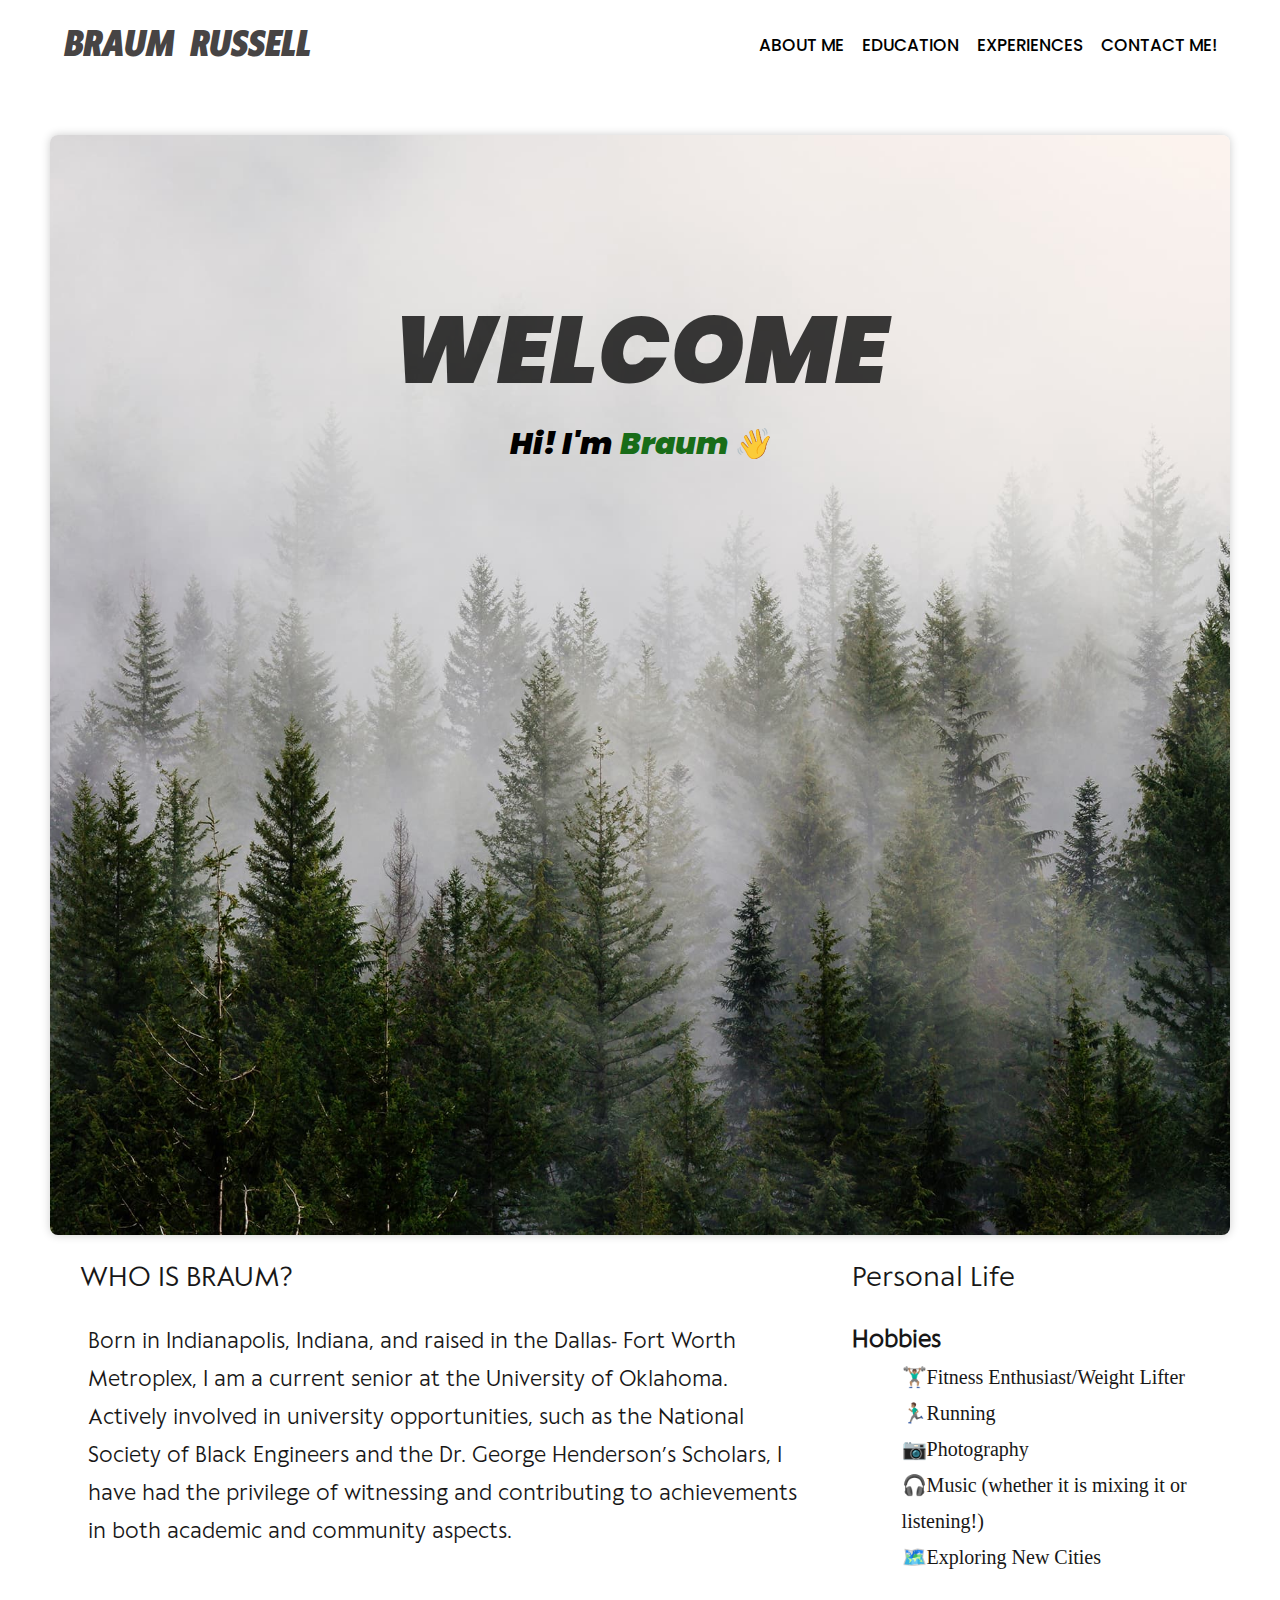
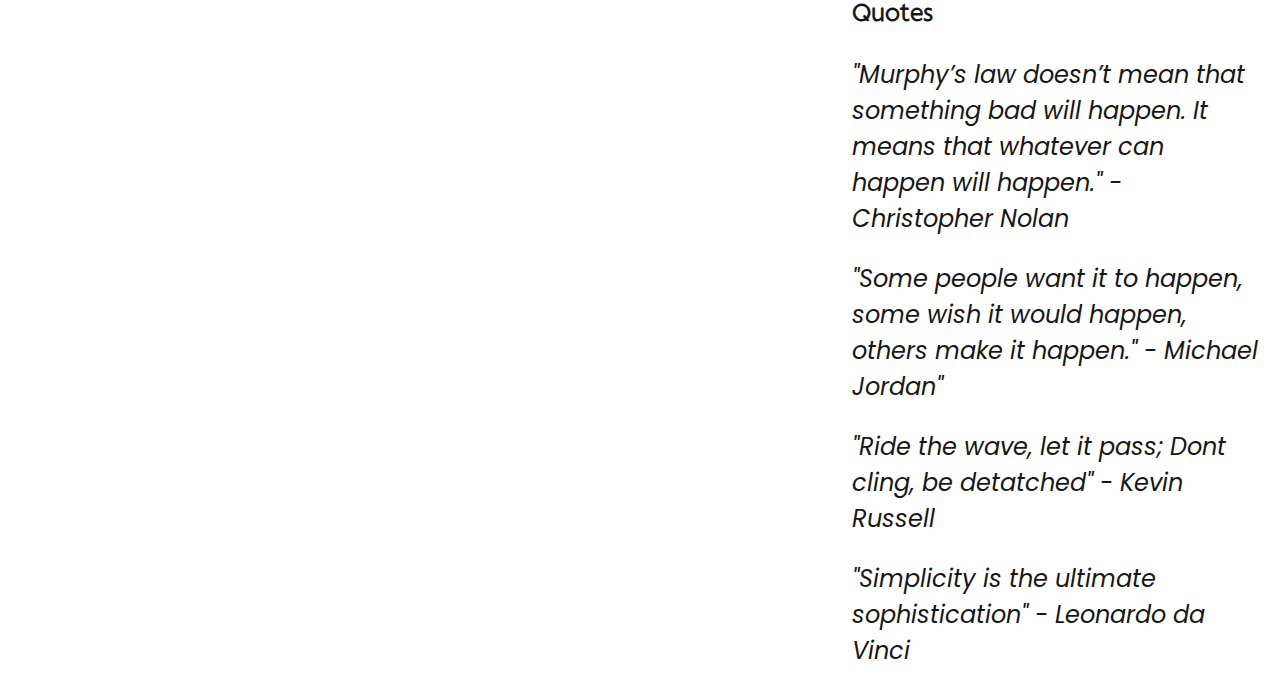
==== index.html @ 528e48b1 "Update index.html !" ====
<html>

<head>
    <meta charset="UTF-8">
    <meta name="viewport" content="width=device-width, initial-scale=1.0">
    <title>About Me!</title>
    <link rel="icon" type="image/x-icon" href="img/b.png">

    <link rel="stylesheet" href="https://fonts.googleapis.com/css2?family=Lato:wght@300&display=swap">
    <link href='https://fonts.googleapis.com/css?family=Poppins' rel='stylesheet'>
  


    <style>
        @font-face {
            font-family: 'CustomFont';
            src: url('font/two.woff2') format('woff2'), url('font/one.woff') format('woff');
        }

        @font-face {
            font-family: 'CustomFonto';
            src: url('fonto/two.woff2') format('woff2'), url('fonto/one.woff') format('woff');
        }
        @font-face {
            font-family: 'Custom';
            src: url('font/Klein-Condensed-ExtraBold-Italic-trial.woff2') format('woff2');
        }
        @font-face {
            font-family: 'CustomF';
            src: url('font/Klein-Text-Book-trial.woff2') format('woff2');
        }

        body {
           font-family: 'Poppins';
            font-size: 22px;
            margin: 0;
            padding: 0;
            font-size: 30px;
            font-weight: 500;

            color:rgb(24, 23, 23);

        }
    

#b-russ {
    cursor: pointer;
    transition: transform 0.3s ease-in-out, opacity 0.3s ease-in-out;
}

#b-russ:hover {
    transform: scale(1.1);
    opacity: 0.3; 
}

        dd {
  display: list-item;
  list-style-type: "";
  padding-inline-start: 1ch;
}
    </style>
  
</head>
<body >


    <div style="height:10%; display:flex;flex-direction:row;align-items:center;justify-content:center; font-family:'Poppins';padding-left:5%;padding-right:5%;font-size:17px;">

        <div>
            <a style="text-decoration:none;color: rgb(71, 68, 68);font-family:Custom;font-size:35px;font-weight:bold;font-style: italic;">BRAUM &nbspRUSSELL</a>
        </div>
    
        <div style="flex-grow: 1; display: flex; justify-content: flex-end;">
            <a style="text-decoration: none; margin-right: 2%; color:black;" href="index.html">ABOUT ME</a>
            <a style="text-decoration: none; margin-right: 2%; color: black;" href="education.html">EDUCATION</a>
            <a style="text-decoration: none; margin-right: 2%; color: black;" href="experiences.html">EXPERIENCES</a>
            <a style="text-decoration: none; color: black;" href="contact.html">CONTACT ME!</a>
        </div>
    </div>
    


   
  

    <div style="height:5%;display:flex;flex-direction:row;">
     
    </div>
    <div style="height:1100px;display:flex;flex-direction:row;background: url('img/tree.jpeg') center/cover;margin-right:50px;margin-left: 50px; border-radius: 8px; box-shadow: 0 0 10px rgba(0, 0, 0, 0.2);justify-content:center; ">
        <div style=" display:flex;flex-direction:row;justify-content: center;text-align: center;">
       
            <div  id="b-russ" >
                <span  style="color:rgba(0, 0, 0, 0.764);font-weight: 900; font-size: 95px; font-style: italic;"><br>WELCOME  <br /></span> <span style="color:black;font-size:30px;font-weight:900;font-style:italic;">Hi! I'm</span> <span style="color: rgba(5, 98, 5, 0.905); font-size: 30px; font-weight: 900; font-style: italic;"> Braum &#128075</span>
            </div>

        </div>
     
   
    </div>
    


    <div style="display:flex;flex-direction:row;line-height: 1.2em;padding-left: 80px;padding-right:20px;font-weight:400;">
       <div style="width:62%">
        <p style="font-size:26px;font-family: CustomF;font-weight:500;padding-left:0px;">WHO IS BRAUM?</p> 
        <p style="font-size:20px;font-family: CustomF;padding-left:8px;line-height: 1.9em;">
            Born in Indianapolis, Indiana, and raised in the Dallas- Fort Worth Metroplex, I am a current senior at the University of Oklahoma. Actively involved in university opportunities, such as the National Society of Black Engineers and the Dr. George Henderson’s Scholars, I have had the privilege of witnessing and contributing to achievements in both academic and community aspects.
<br><br>
 </p>
    
    </div>
       <div style="width:38%">
        <p style="font-size:26px;font-family: CustomF;font-weight:500;padding-left:40px;">Personal Life</p> 
        <dl style="font-size:20px;font-family: Chivo;padding-left:40px;">
            <dt style="font-size:22px;font-family:CustomF;font-weight:bolder;">Hobbies</dt>
            <dd>🏋🏽‍♂️Fitness Enthusiast/Weight Lifter</li>
            <dd>🏃🏽‍♂️Running</li>
            <dd>📷Photography</li>
            <dd>🎧Music (whether it is mixing it or listening!)</li>
            <dd>🗺️Exploring New Cities</li>
        </dl>
   
        <p style="font-size:22px;font-family:CustomF;font-weight:bolder;padding-left:40px;">Quotes</p>
        <p style="font-style:italic;padding-left:40px;font-size:24px;"> "Murphy’s law doesn’t mean that something bad will happen. It means that whatever can happen will happen." - Christopher Nolan</p>
        <p style="font-style:italic;padding-left:40px;font-size:24px;"> "Some people want it to happen, some wish it would happen, others make it happen." - Michael Jordan" </p>
        <p style="font-style:italic;padding-left:40px;font-size:24px;">"Ride the wave, let it pass; Dont cling, be detatched" - Kevin Russell</p>
        <p style="font-style:italic;padding-left:40px;font-size:24px;"> "Simplicity is the ultimate sophistication" - Leonardo da Vinci</p>



       
    </div>

       
        </div>








</body>
</html>
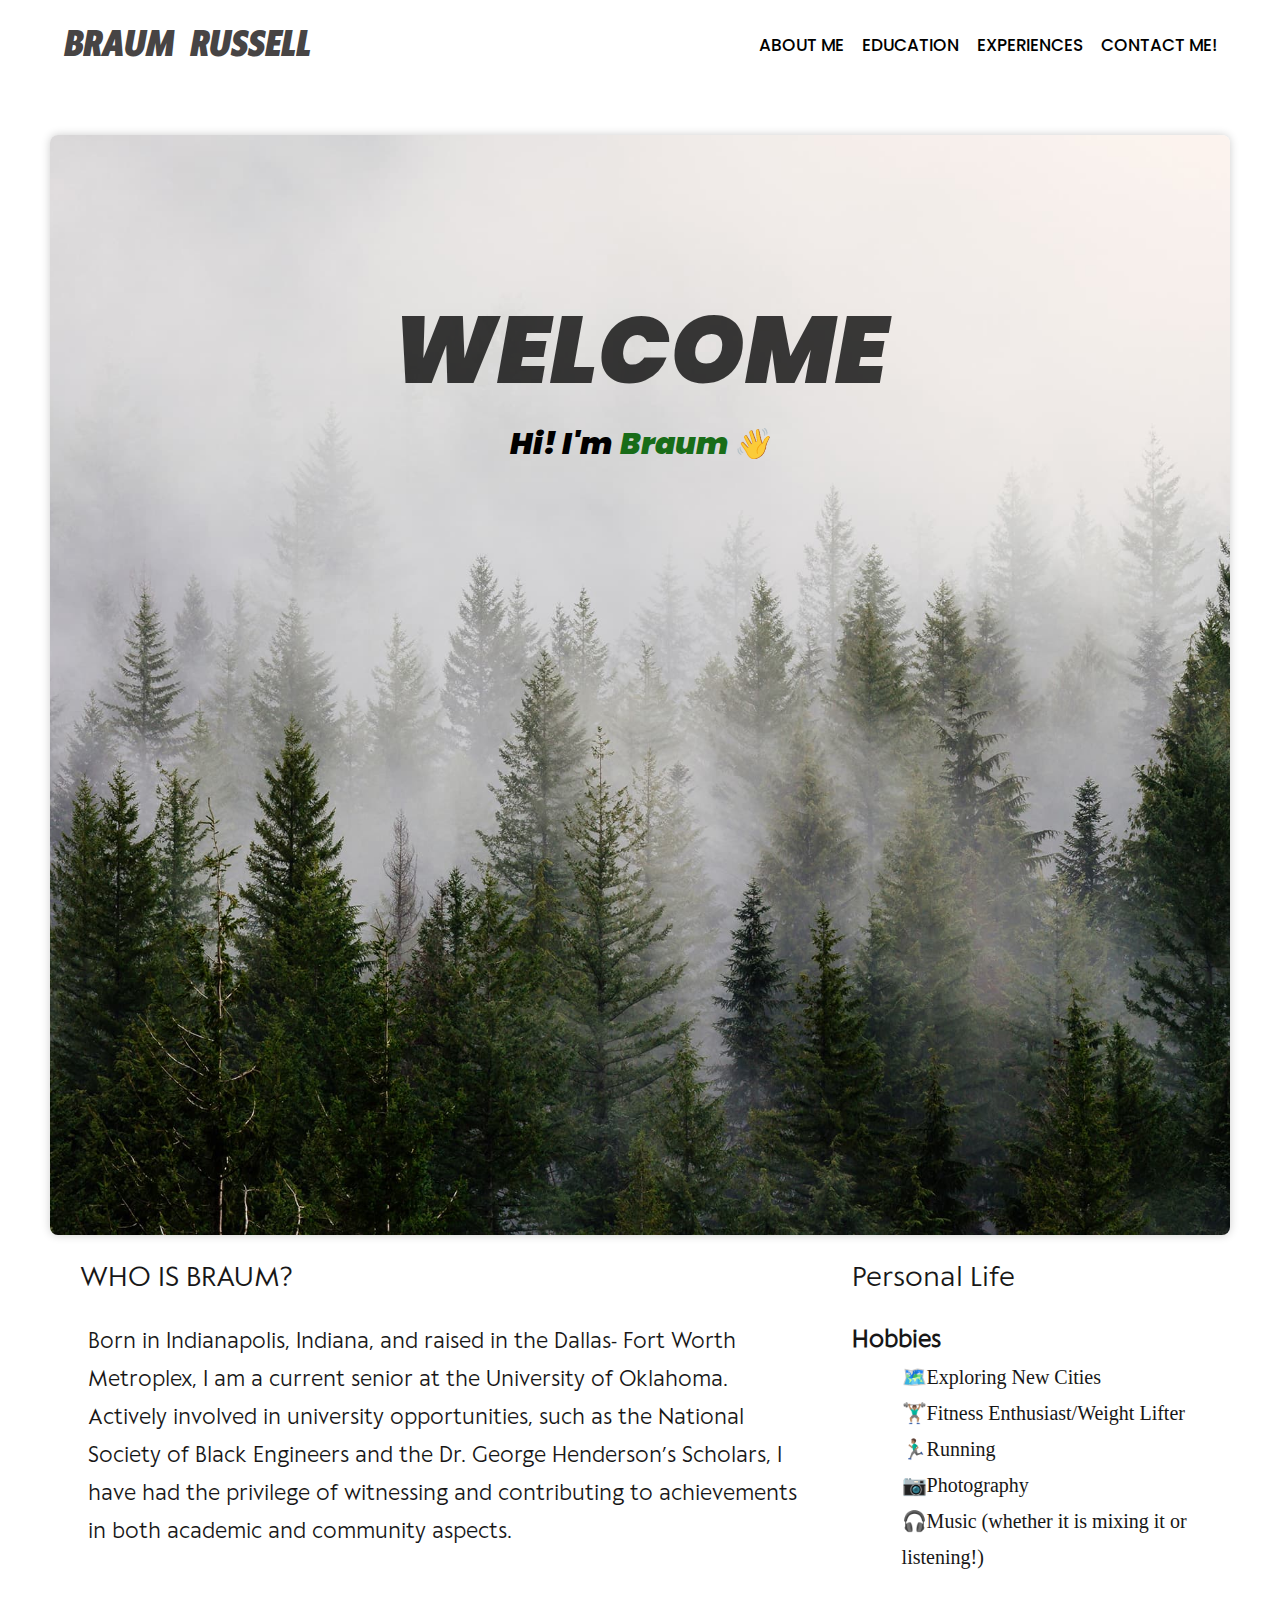
==== commit 8d0c45c0: "Update index.html" ====
--- a/index.html
+++ b/index.html
@@ -114,21 +114,14 @@
         <p style="font-size:26px;font-family: CustomF;font-weight:500;padding-left:40px;">Personal Life</p> 
         <dl style="font-size:20px;font-family: Chivo;padding-left:40px;">
             <dt style="font-size:22px;font-family:CustomF;font-weight:bolder;">Hobbies</dt>
+            <dd>🗺️Exploring New Cities</li>
             <dd>🏋🏽‍♂️Fitness Enthusiast/Weight Lifter</li>
             <dd>🏃🏽‍♂️Running</li>
             <dd>📷Photography</li>
             <dd>🎧Music (whether it is mixing it or listening!)</li>
-            <dd>🗺️Exploring New Cities</li>
+
         </dl>
    
-        <p style="font-size:22px;font-family:CustomF;font-weight:bolder;padding-left:40px;">Quotes</p>
-        <p style="font-style:italic;padding-left:40px;font-size:24px;"> "Murphy’s law doesn’t mean that something bad will happen. It means that whatever can happen will happen." - Christopher Nolan</p>
-        <p style="font-style:italic;padding-left:40px;font-size:24px;"> "Some people want it to happen, some wish it would happen, others make it happen." - Michael Jordan" </p>
-        <p style="font-style:italic;padding-left:40px;font-size:24px;">"Ride the wave, let it pass; Dont cling, be detatched" - Kevin Russell</p>
-        <p style="font-style:italic;padding-left:40px;font-size:24px;"> "Simplicity is the ultimate sophistication" - Leonardo da Vinci</p>
-
-
-
        
     </div>
 
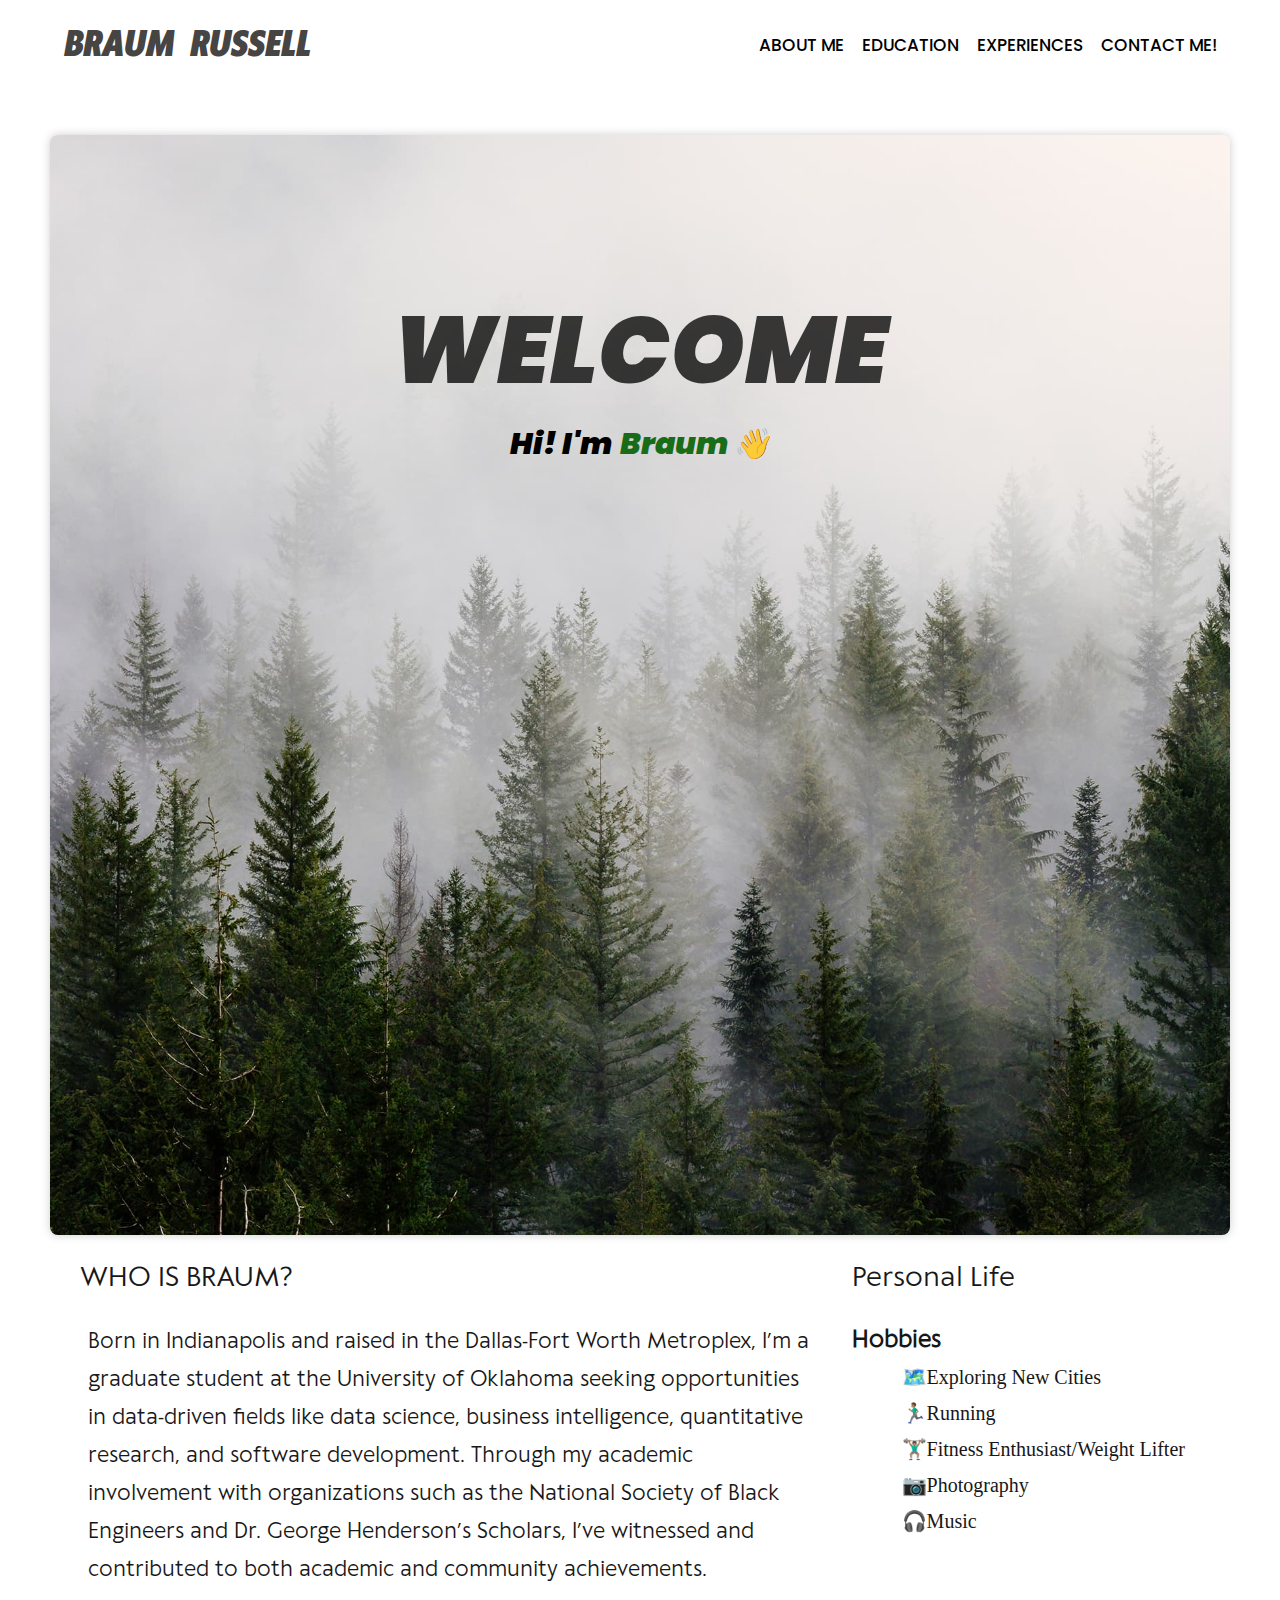
==== commit 554768d3: "FINALCHANGES" ====
--- a/index.html
+++ b/index.html
@@ -3,7 +3,6 @@
 
 <head>
     <meta charset="UTF-8">
-    <meta name="viewport" content="width=device-width, initial-scale=1.0">
     <title>About Me!</title>
     <link rel="icon" type="image/x-icon" href="img/b.png">
 
@@ -32,6 +31,7 @@
         }
 
         body {
+            min-width:1000px;
            font-family: 'Poppins';
             font-size: 22px;
             margin: 0;
@@ -105,9 +105,8 @@
        <div style="width:62%">
         <p style="font-size:26px;font-family: CustomF;font-weight:500;padding-left:0px;">WHO IS BRAUM?</p> 
         <p style="font-size:20px;font-family: CustomF;padding-left:8px;line-height: 1.9em;">
-            Born in Indianapolis, Indiana, and raised in the Dallas- Fort Worth Metroplex, I am a current senior at the University of Oklahoma. Actively involved in university opportunities, such as the National Society of Black Engineers and the Dr. George Henderson’s Scholars, I have had the privilege of witnessing and contributing to achievements in both academic and community aspects.
-<br><br>
- </p>
+            Born in Indianapolis and raised in the Dallas-Fort Worth Metroplex, I’m a graduate student at the University of Oklahoma seeking opportunities in data-driven fields like data science, business intelligence, quantitative research, and software development. Through my academic involvement with organizations such as the National Society of Black Engineers and Dr. George Henderson’s Scholars, I’ve witnessed and contributed to both academic and community achievements.<br>
+        </p>
     
     </div>
        <div style="width:38%">
@@ -115,10 +114,10 @@
         <dl style="font-size:20px;font-family: Chivo;padding-left:40px;">
             <dt style="font-size:22px;font-family:CustomF;font-weight:bolder;">Hobbies</dt>
             <dd>🗺️Exploring New Cities</li>
+            <dd>🏃🏽‍♂️Running</li>
             <dd>🏋🏽‍♂️Fitness Enthusiast/Weight Lifter</li>
-            <dd>🏃🏽‍♂️Running</li>
             <dd>📷Photography</li>
-            <dd>🎧Music (whether it is mixing it or listening!)</li>
+            <dd>🎧Music</li>
 
         </dl>
    
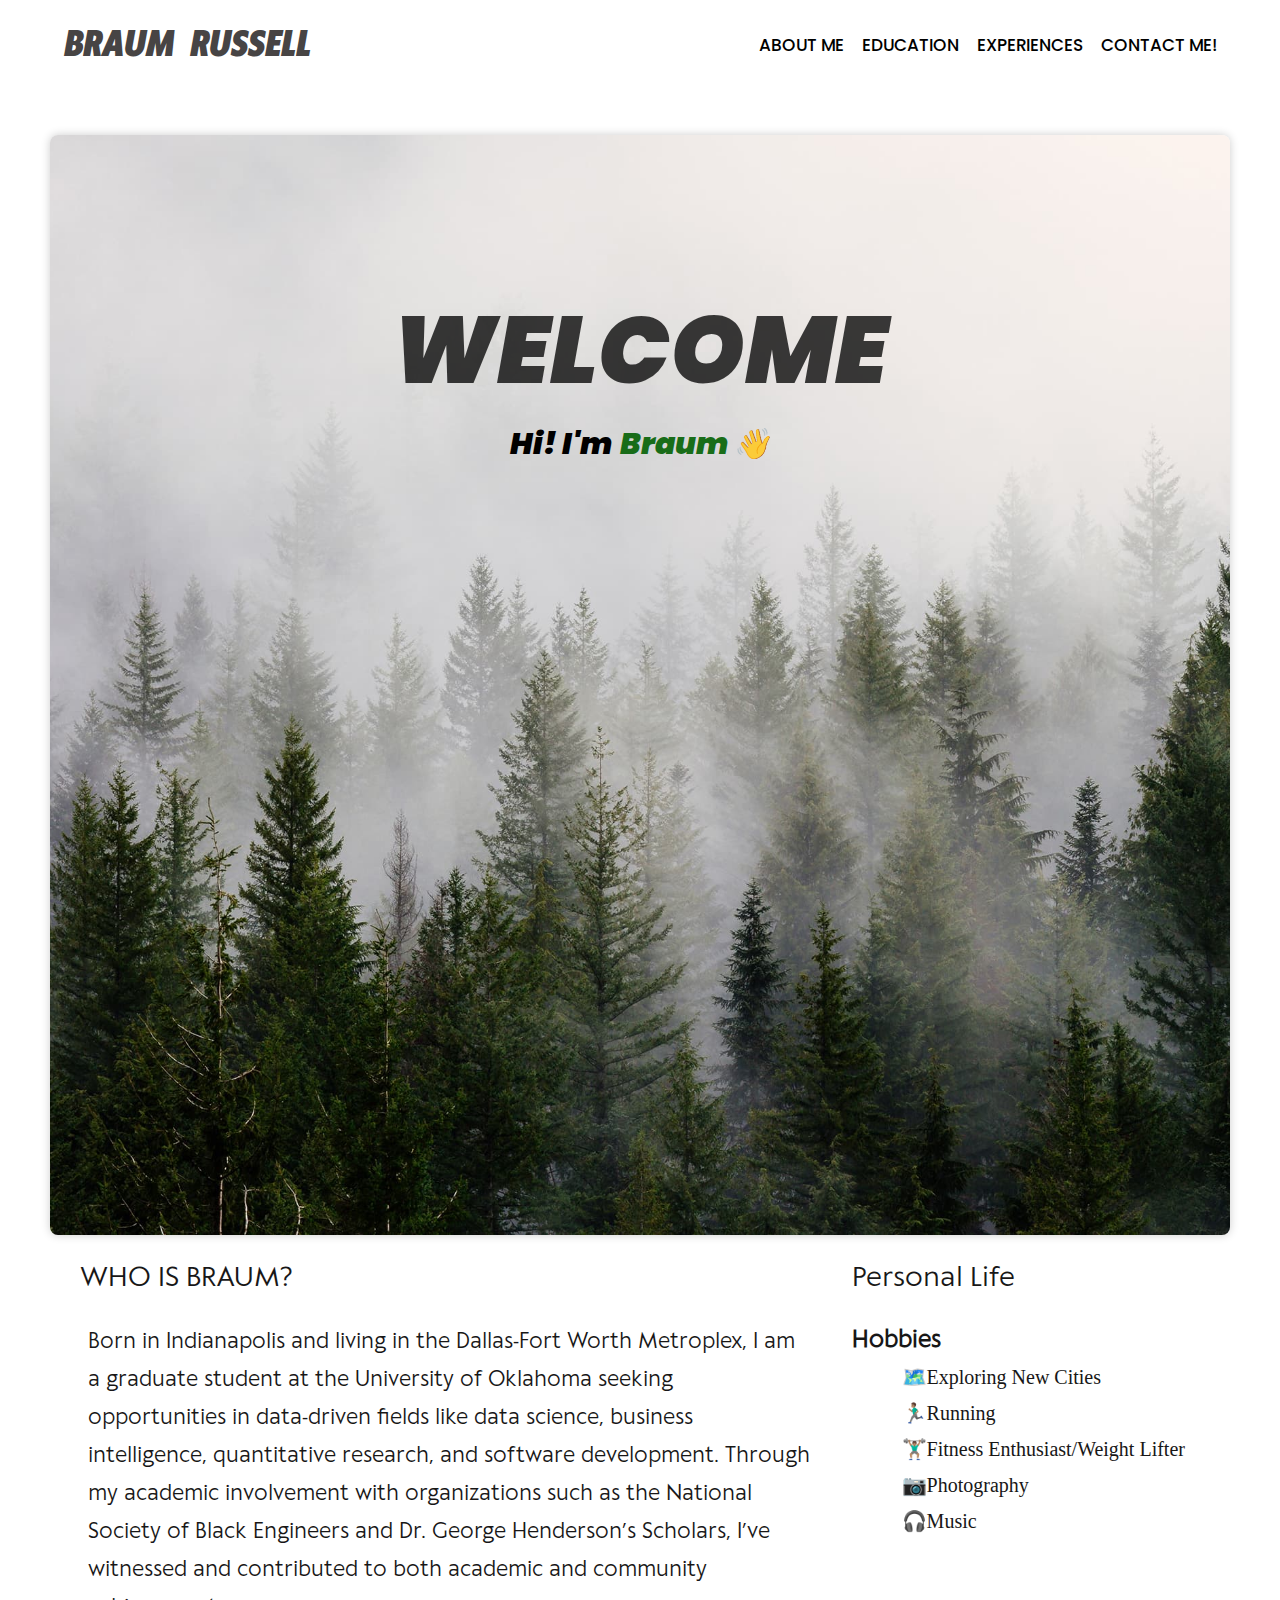
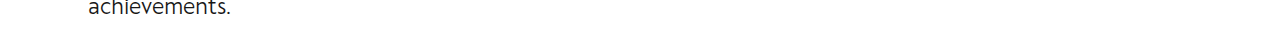
==== commit 667fc8d7: "yesih" ====
--- a/index.html
+++ b/index.html
@@ -105,7 +105,7 @@
        <div style="width:62%">
         <p style="font-size:26px;font-family: CustomF;font-weight:500;padding-left:0px;">WHO IS BRAUM?</p> 
         <p style="font-size:20px;font-family: CustomF;padding-left:8px;line-height: 1.9em;">
-            Born in Indianapolis and raised in the Dallas-Fort Worth Metroplex, I’m a graduate student at the University of Oklahoma seeking opportunities in data-driven fields like data science, business intelligence, quantitative research, and software development. Through my academic involvement with organizations such as the National Society of Black Engineers and Dr. George Henderson’s Scholars, I’ve witnessed and contributed to both academic and community achievements.<br>
+            Born in Indianapolis and living in the Dallas-Fort Worth Metroplex, I am a graduate student at the University of Oklahoma seeking opportunities in data-driven fields like data science, business intelligence, quantitative research, and software development. Through my academic involvement with organizations such as the National Society of Black Engineers and Dr. George Henderson’s Scholars, I’ve witnessed and contributed to both academic and community achievements.<br>
         </p>
     
     </div>
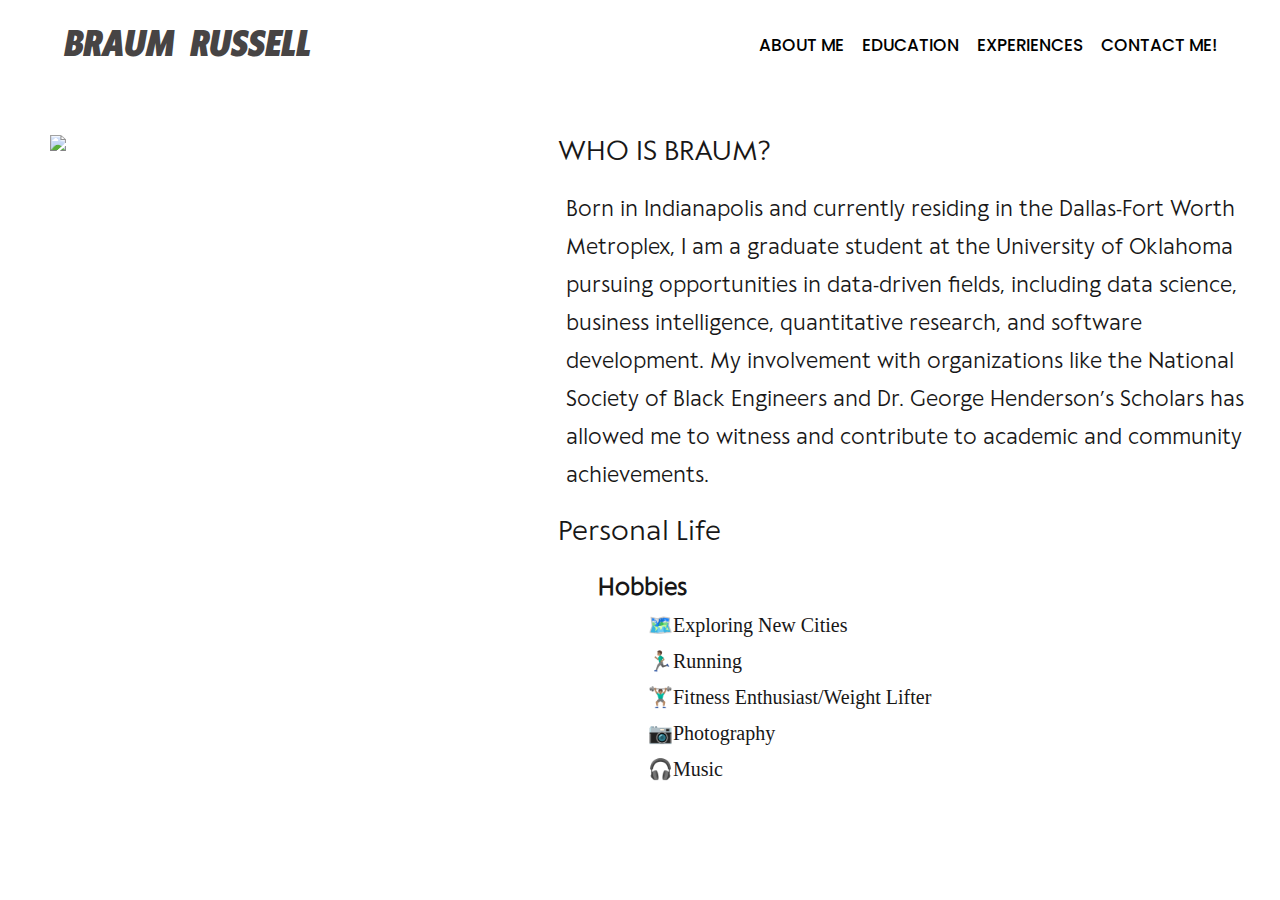
==== commit 43c25b10: "newpic" ====
--- a/index.html
+++ b/index.html
@@ -62,6 +62,15 @@
     </style>
   
 </head>
+<!-- Google tag (gtag.js) -->
+<script async src="https://www.googletagmanager.com/gtag/js?id=G-2SFRT3TFLE"></script>
+<script>
+  window.dataLayer = window.dataLayer || [];
+  function gtag(){dataLayer.push(arguments);}
+  gtag('js', new Date());
+
+  gtag('config', 'G-2SFRT3TFLE');
+</script>
 <body >
 
 
@@ -87,45 +96,51 @@
     <div style="height:5%;display:flex;flex-direction:row;">
      
     </div>
-    <div style="height:1100px;display:flex;flex-direction:row;background: url('img/tree.jpeg') center/cover;margin-right:50px;margin-left: 50px; border-radius: 8px; box-shadow: 0 0 10px rgba(0, 0, 0, 0.2);justify-content:center; ">
-        <div style=" display:flex;flex-direction:row;justify-content: center;text-align: center;">
+
+    <div style="display:flex;flex-direction:row;width:100%">
+
+        <div style="display:flex;flex-direction:column;margin-right:50px;margin-left: 50px;width:35%;margin-bottom: 20px; ">
+            <img src="brusspic.jpg" >
+
+         
        
-            <div  id="b-russ" >
-                <span  style="color:rgba(0, 0, 0, 0.764);font-weight: 900; font-size: 95px; font-style: italic;"><br>WELCOME  <br /></span> <span style="color:black;font-size:30px;font-weight:900;font-style:italic;">Hi! I'm</span> <span style="color: rgba(5, 98, 5, 0.905); font-size: 30px; font-weight: 900; font-style: italic;"> Braum &#128075</span>
+        </div>
+        
+    
+    
+        <div style="display:flex;flex-direction:column;line-height: 1.2em;padding-left: 80px;font-weight:400;padding-right: 20px;width:65%;">
+           
+            <span style="font-size:26px;font-family: CustomF;font-weight:500;padding-left:0px;">WHO IS BRAUM?</span> 
+            <p style="font-size:20px;font-family: CustomF;padding-left:8px;line-height: 1.9em;">
+                Born in Indianapolis and currently residing in the Dallas-Fort Worth Metroplex, I am a graduate student at the University of Oklahoma pursuing opportunities in data-driven fields, including data science, business intelligence, quantitative research, and software development. My involvement with organizations like the National Society of Black Engineers and Dr. George Henderson’s Scholars has allowed me to witness and contribute to academic and community achievements.<br>
+            </p>
+        
+   
+        
+            <span style="font-size:26px;font-family: CustomF;font-weight:500;padding-left:0px;">Personal Life</span> 
+            <dl style="font-size:20px;font-family: Chivo;padding-left:40px;">
+                <dt style="font-size:22px;font-family:CustomF;font-weight:bolder;">Hobbies</dt>
+                <dd>🗺️Exploring New Cities</li>
+                <dd>🏃🏽‍♂️Running</li>
+                <dd>🏋🏽‍♂️Fitness Enthusiast/Weight Lifter</li>
+                <dd>📷Photography</li>
+                <dd>🎧Music</li>
+    
+            </dl>
+       
+           
+       
+    
+           
             </div>
 
-        </div>
-     
-   
     </div>
-    
 
 
-    <div style="display:flex;flex-direction:row;line-height: 1.2em;padding-left: 80px;padding-right:20px;font-weight:400;">
-       <div style="width:62%">
-        <p style="font-size:26px;font-family: CustomF;font-weight:500;padding-left:0px;">WHO IS BRAUM?</p> 
-        <p style="font-size:20px;font-family: CustomF;padding-left:8px;line-height: 1.9em;">
-            Born in Indianapolis and living in the Dallas-Fort Worth Metroplex, I am a graduate student at the University of Oklahoma seeking opportunities in data-driven fields like data science, business intelligence, quantitative research, and software development. Through my academic involvement with organizations such as the National Society of Black Engineers and Dr. George Henderson’s Scholars, I’ve witnessed and contributed to both academic and community achievements.<br>
-        </p>
-    
-    </div>
-       <div style="width:38%">
-        <p style="font-size:26px;font-family: CustomF;font-weight:500;padding-left:40px;">Personal Life</p> 
-        <dl style="font-size:20px;font-family: Chivo;padding-left:40px;">
-            <dt style="font-size:22px;font-family:CustomF;font-weight:bolder;">Hobbies</dt>
-            <dd>🗺️Exploring New Cities</li>
-            <dd>🏃🏽‍♂️Running</li>
-            <dd>🏋🏽‍♂️Fitness Enthusiast/Weight Lifter</li>
-            <dd>📷Photography</li>
-            <dd>🎧Music</li>
 
-        </dl>
+
+
    
-       
-    </div>
-
-       
-        </div>
 
 
 
@@ -135,4 +150,4 @@
 
 
 </body>
-</html>
+</html>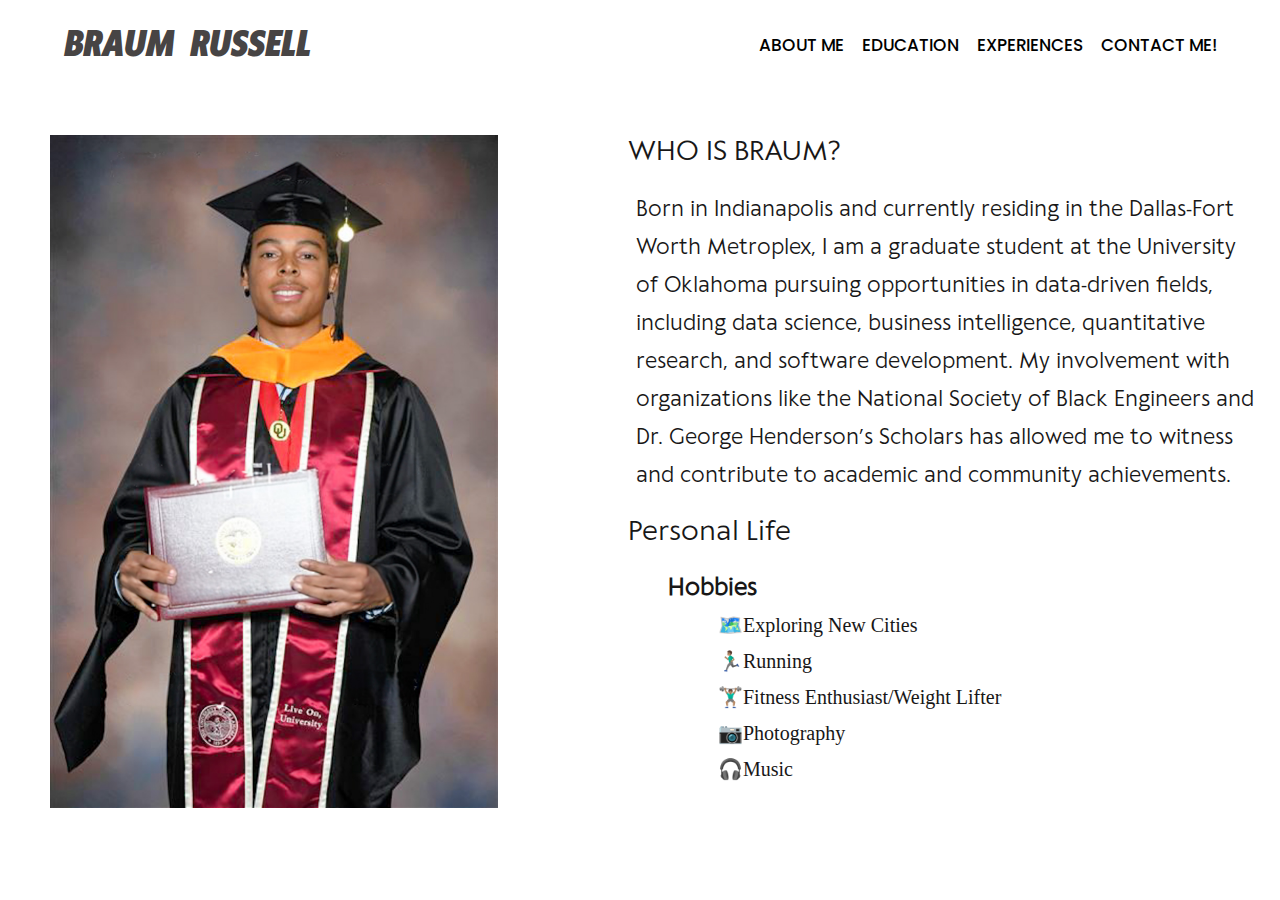
==== commit 80e79f01: "gradpic" ====
--- a/index.html
+++ b/index.html
@@ -100,7 +100,7 @@
     <div style="display:flex;flex-direction:row;width:100%">
 
         <div style="display:flex;flex-direction:column;margin-right:50px;margin-left: 50px;width:35%;margin-bottom: 20px; ">
-            <img src="brusspic.jpg" >
+            <img src="brusss.JPG" >
 
          
        
